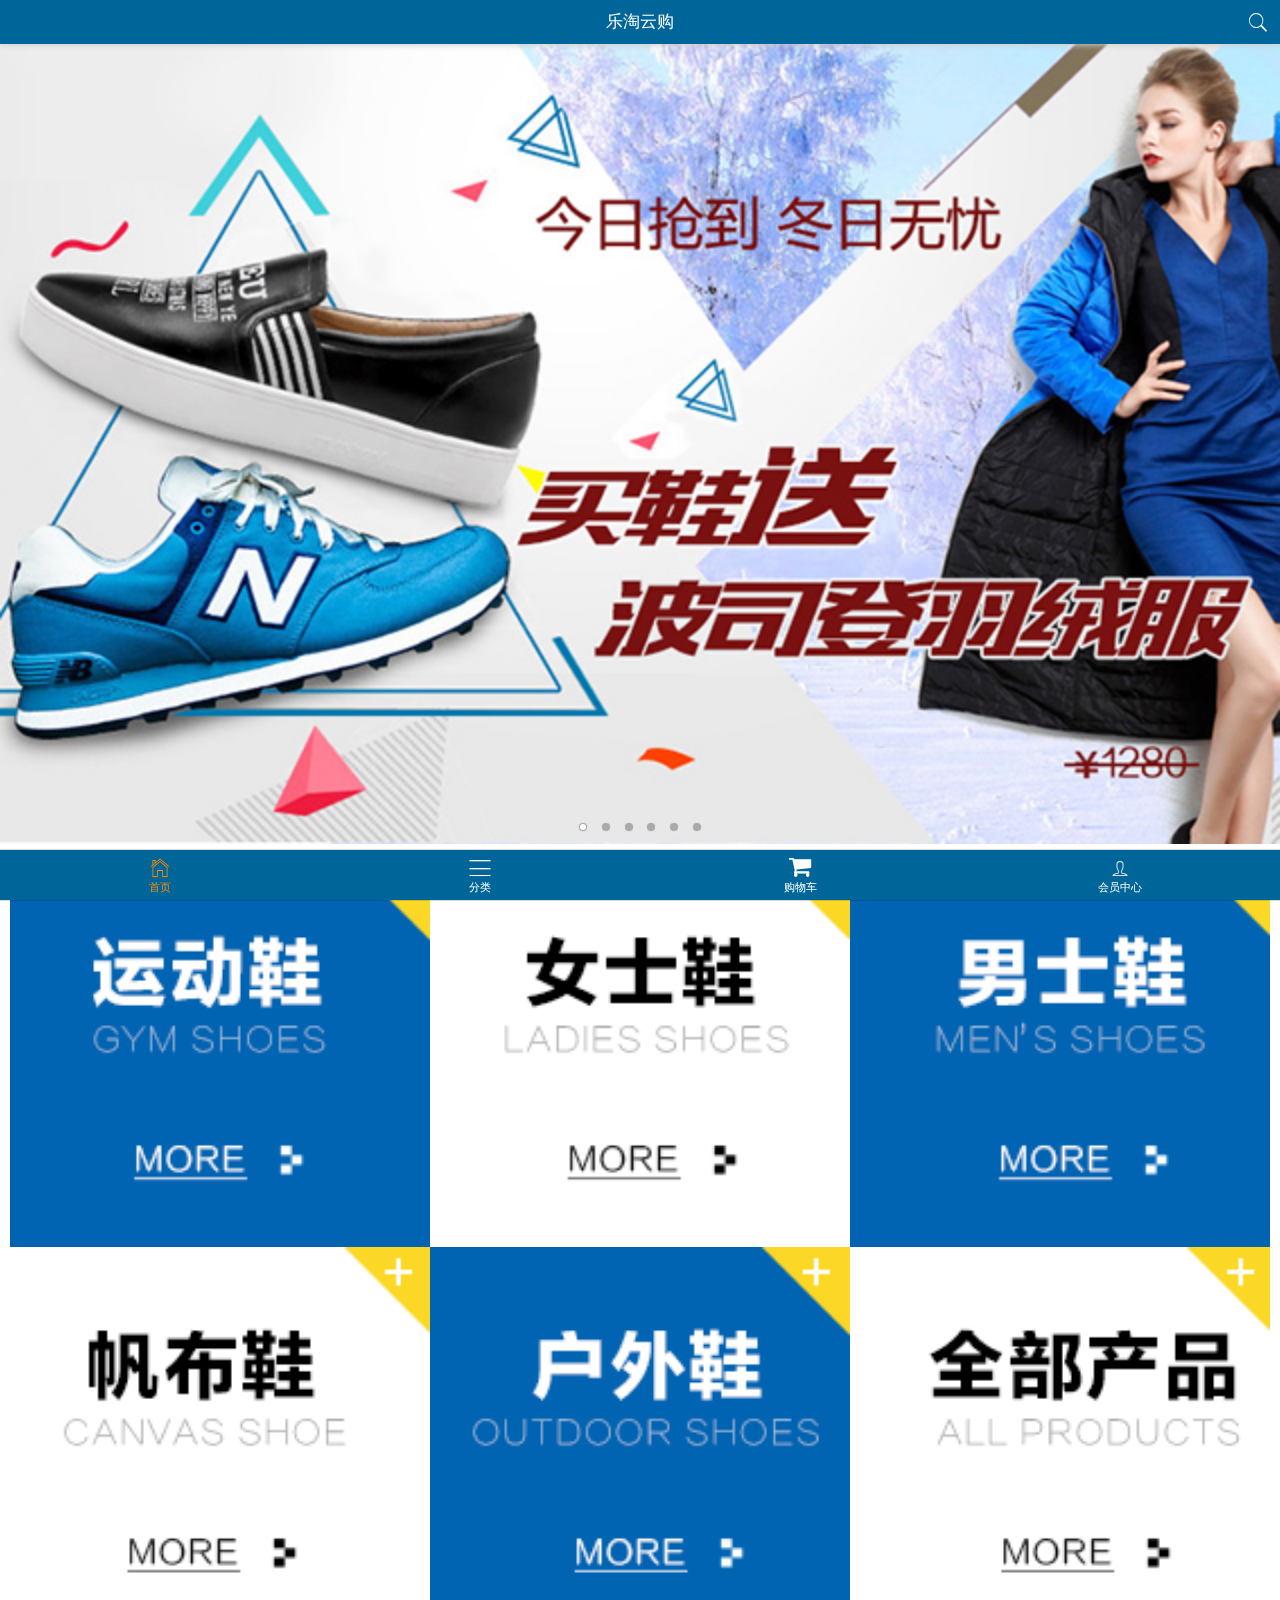
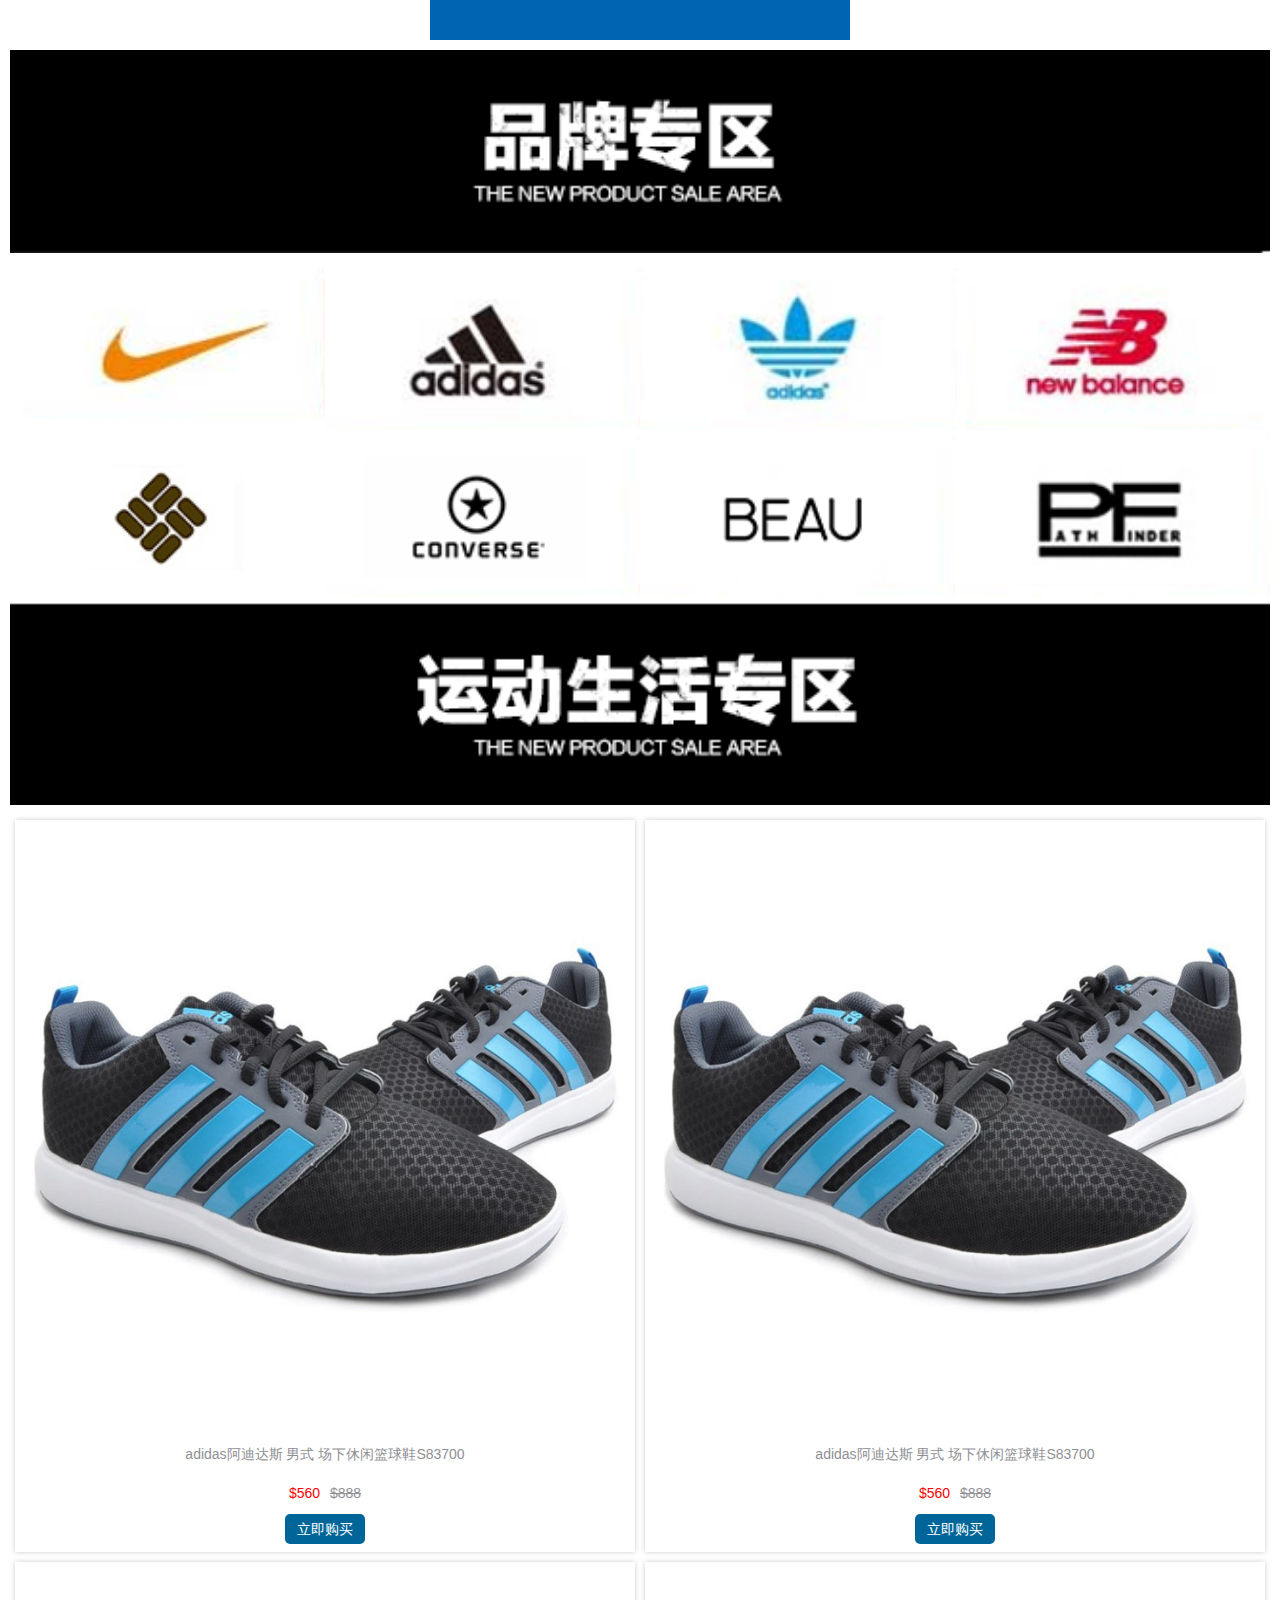
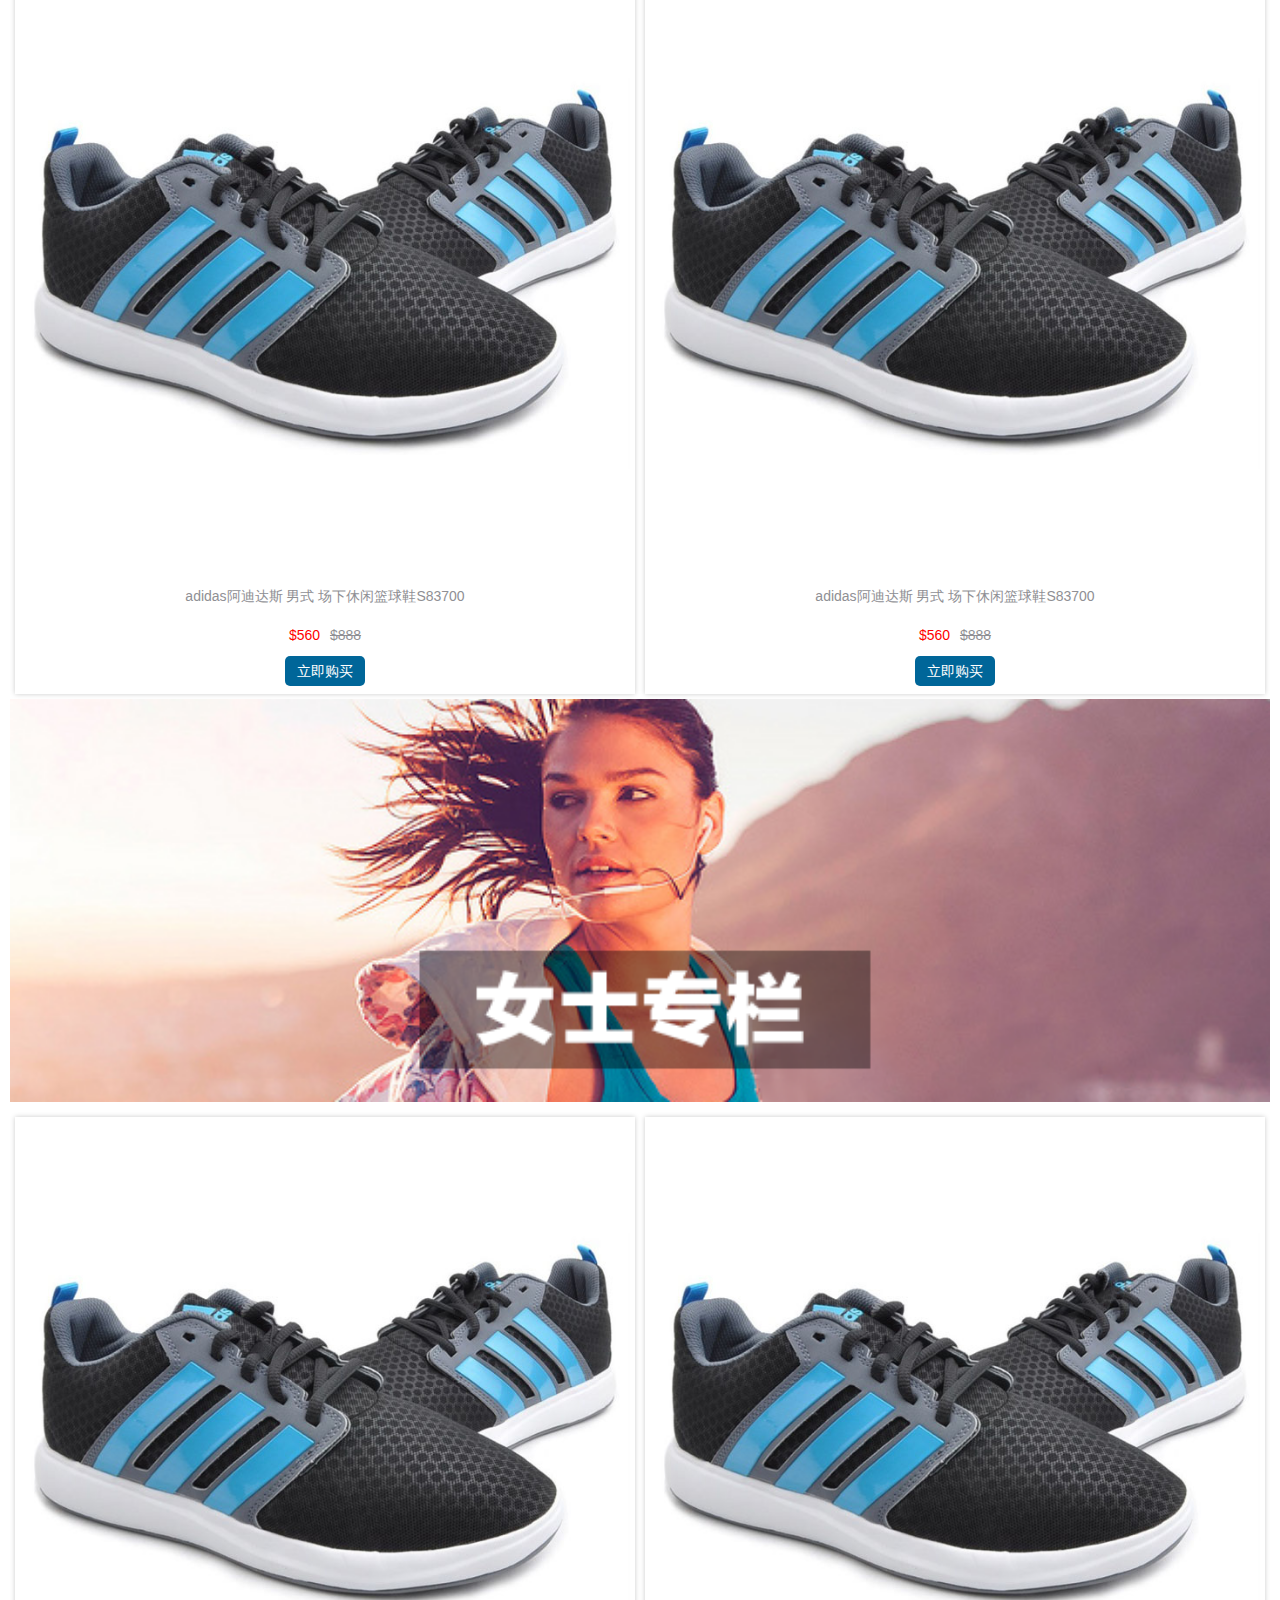
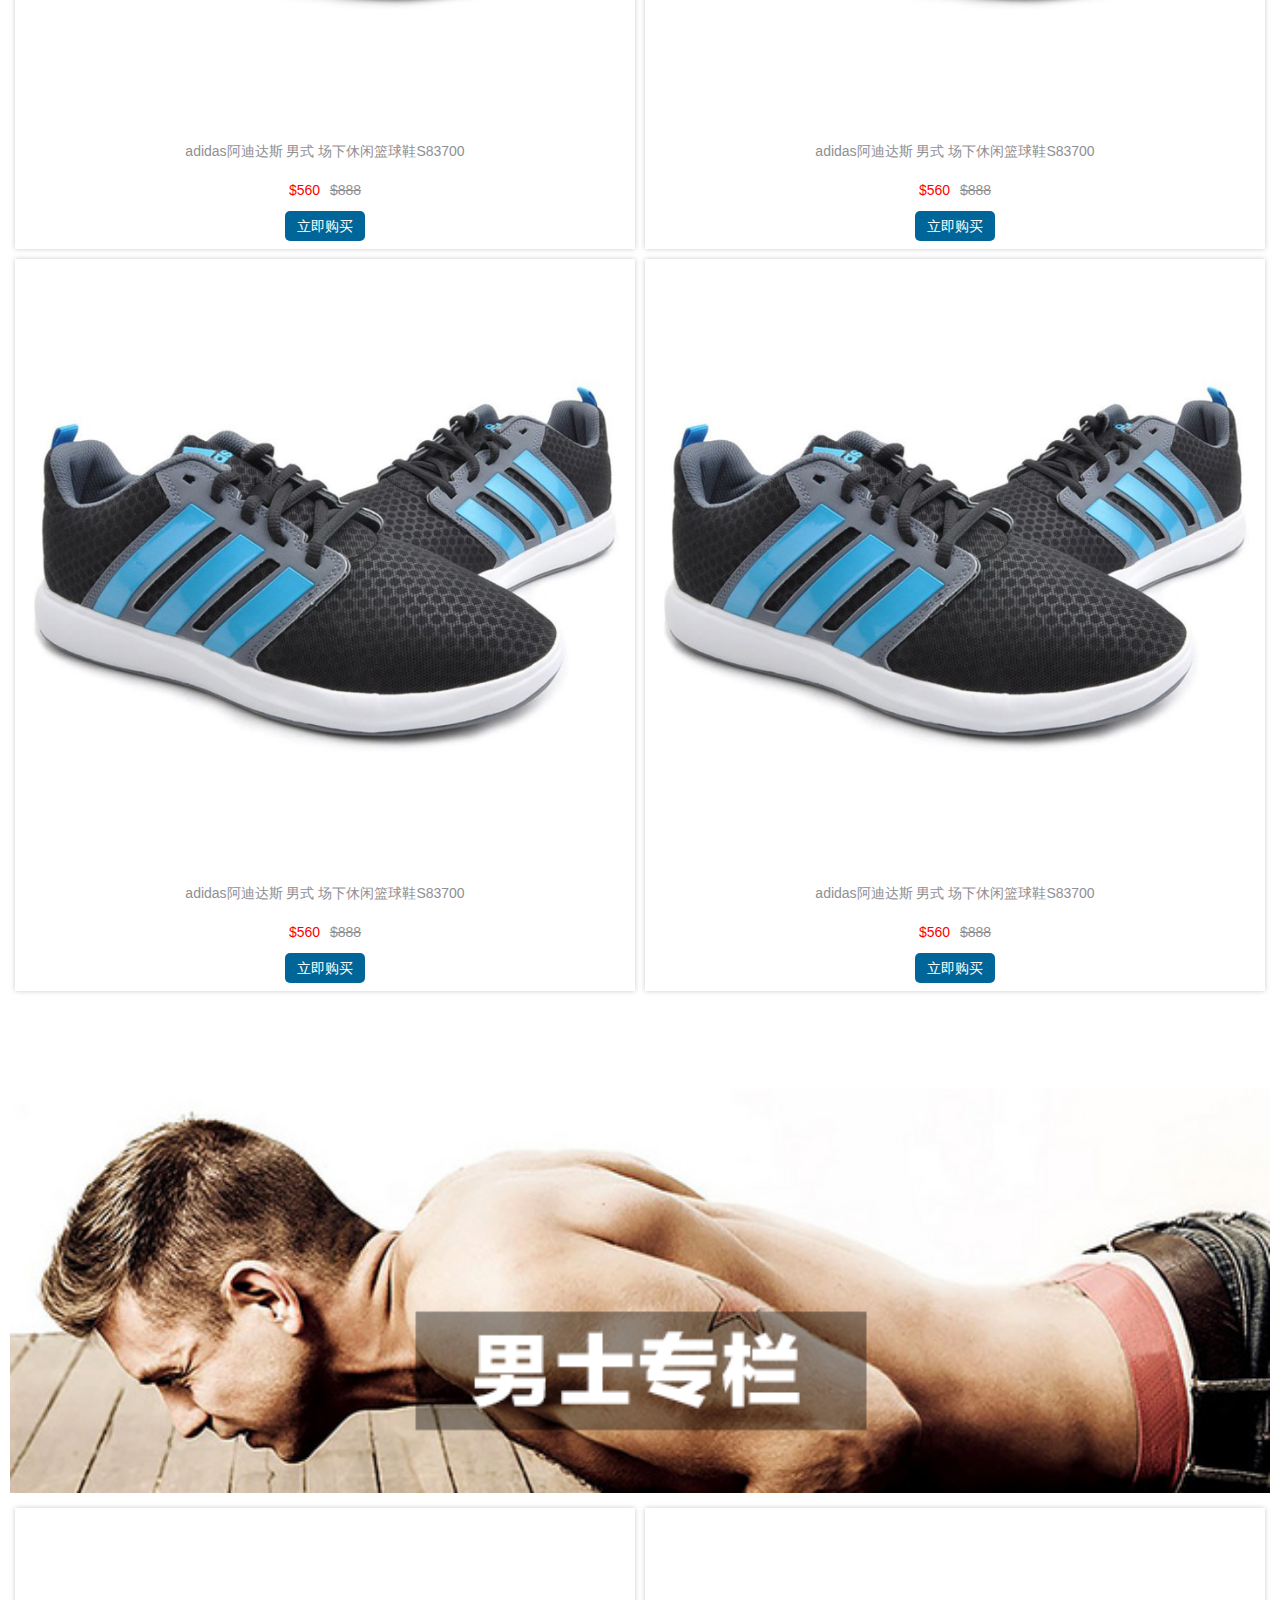
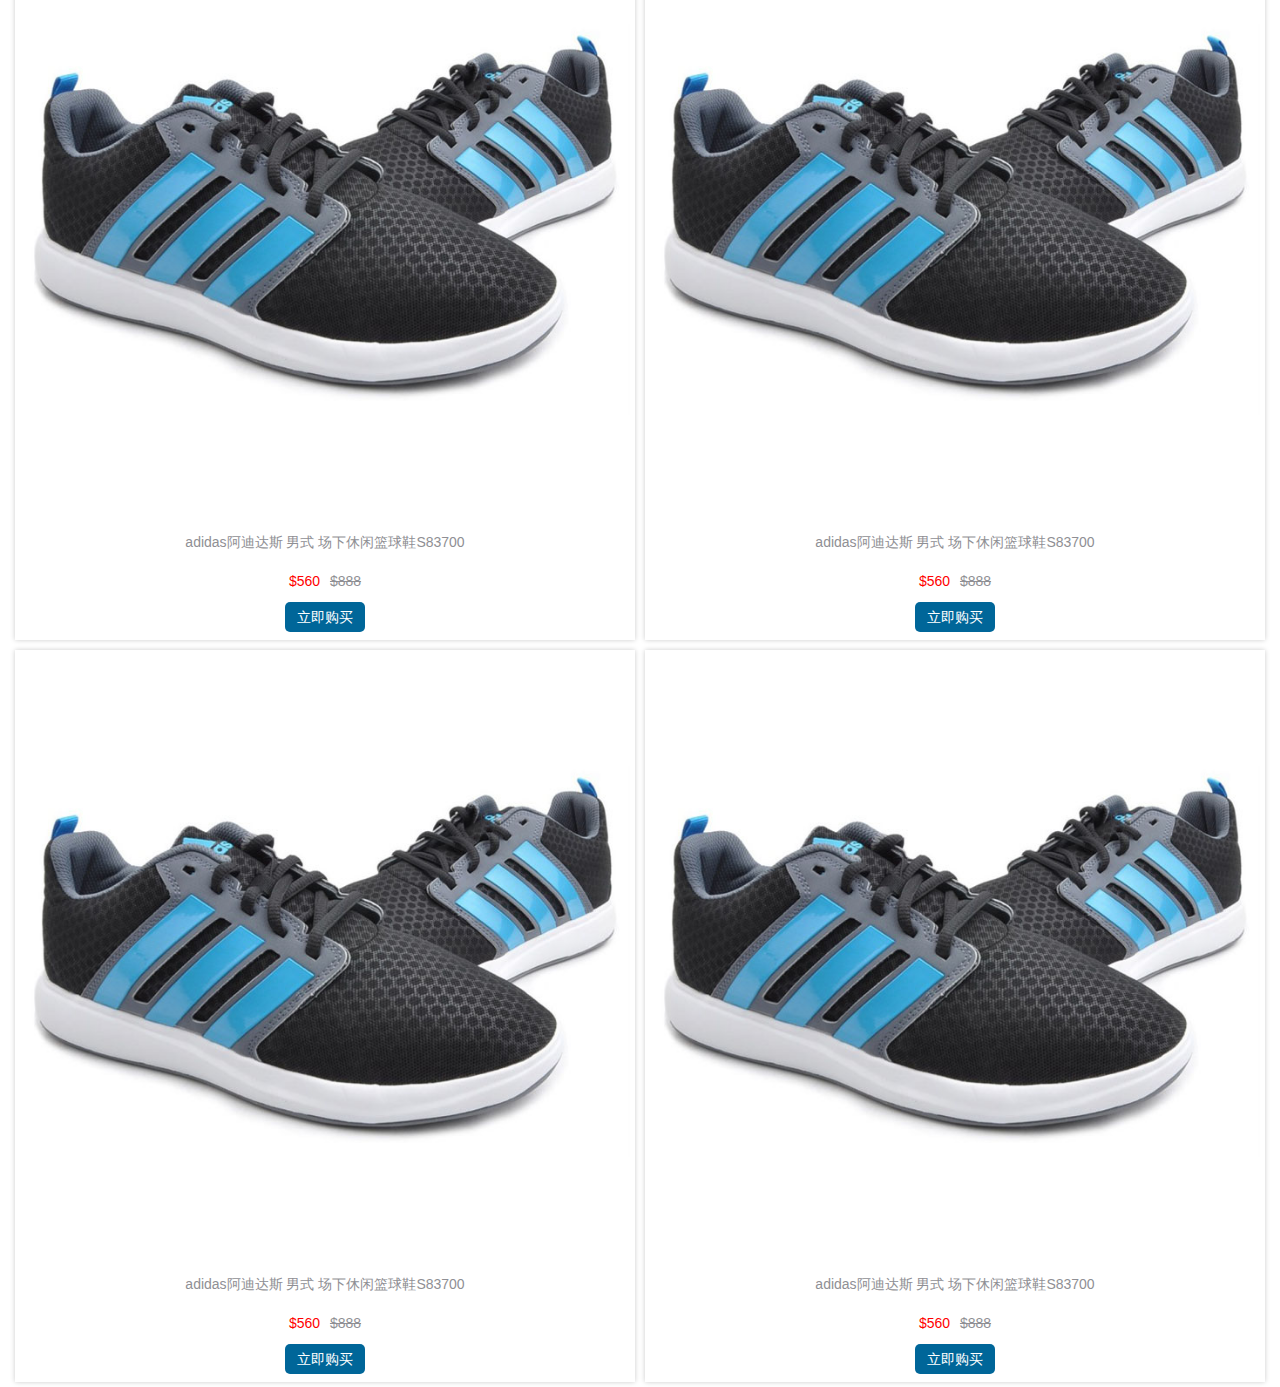
==== public/my/index.html @ 8ecb32b5 "公共样式 index首页完成" ====
<!DOCTYPE html>
<html lang="en">
<head>
    <meta charset="UTF-8">
    <title>Document</title>
    <meta name="viewport" content="width=device-width, user-scalable=no, initial-scale=1.0, maximum-scale=1.0, minimum-scale=1.0">
    <link rel="stylesheet" href="assets/mui/css/mui.min.css">
    <link rel="stylesheet" href="assets/fontAwesome/css/font-awesome.min.css">
    <link rel="stylesheet" href="css/base.css">
    <link rel="stylesheet" href="css/index.css">
    <script src="assets/mui/js/mui.min.js"></script>
</head>
<body>
<header class="mui-bar mui-bar-nav my-header">
    <h1 class="mui-title">乐淘云购</h1>
    <a class="mui-icon mui-icon-search mui-pull-right"></a>
</header>
<nav class="mui-bar mui-bar-tab my-footer">
    <a class="mui-tab-item mui-active" href="index.html">
        <span class="mui-icon mui-icon-home"></span>
        <span class="mui-tab-label">首页</span>
    </a>
    <a class="mui-tab-item" href="category.html">
        <span class="mui-icon mui-icon-bars"></span>
        <span class="mui-tab-label">分类</span>
    </a>
    <a class="mui-tab-item" href="cart.html">
        <span class="fa fa-shopping-cart mui-icon"></span>
        <span class="mui-tab-label">购物车</span>
    </a>
    <a class="mui-tab-item" href="user.html">
        <span class="mui-icon mui-icon-person"></span>
        <span class="mui-tab-label">会员中心</span>
    </a>
</nav>
<div class="mui-content">
    <!--轮播图 小圆点在组件链接里面拷贝html-->
    <div class="banner">
        <div class="mui-slider">
            <div class="mui-slider-group mui-slider-loop">
                <!--支持循环，需要重复图片节点-->
                <div class="mui-slider-item mui-slider-item-duplicate"><a href="#">
                    <img src="./images/banner6.png" /></a></div>
                <div class="mui-slider-item"><a href="#"><img src="./images/banner1.png" /></a></div>
                <div class="mui-slider-item"><a href="#"><img src="./images/banner2.png" /></a></div>
                <div class="mui-slider-item"><a href="#"><img src="./images/banner3.png" /></a></div>
                <div class="mui-slider-item"><a href="#"><img src="./images/banner4.png" /></a></div>
                <div class="mui-slider-item"><a href="#"><img src="./images/banner5.png" /></a></div>
                <div class="mui-slider-item"><a href="#"><img src="./images/banner6.png" /></a></div>
                <!--支持循环，需要重复图片节点-->
                <div class="mui-slider-item mui-slider-item-duplicate"><a href="#">
                    <img src="./images/banner1.png" /></a></div>
            </div>
            <div class="mui-slider-indicator">
                <div class="mui-indicator mui-active"></div>
                <div class="mui-indicator"></div>
                <div class="mui-indicator"></div>
                <div class="mui-indicator"></div>
                <div class="mui-indicator"></div>
                <div class="mui-indicator"></div>
            </div>
        </div>
    </div>
    <!--导航链接  mui-clearfix mui提供的清除附送-->
    <div class="nav-links mui-clearfix">
        <a href="javascript:;">
            <img src="./images/nav1.png" alt="">
        </a>
        <a href="javascript:;">
            <img src="./images/nav2.png" alt="">
        </a>
        <a href="javascript:;">
            <img src="./images/nav3.png" alt="">
        </a>
        <a href="javascript:;">
            <img src="./images/nav4.png" alt="">
        </a>
        <a href="javascript:;">
            <img src="./images/nav5.png" alt="">
        </a>
        <a href="javascript:;">
            <img src="./images/nav6.png" alt="">
        </a>
    </div>
    <!--品牌专区-->
    <div class="brand">
        <img src="./images/title0.png" alt="" class="title">
        <ul>
            <li>
                <a href="javascript:;">
                  <img src="./images/brand1.png" alt="">
                </a>
            </li>
            <li>
                <a href="javascript:;">
                    <img src="./images/brand2.png" alt="">
                </a>
            </li>
            <li>
                <a href="javascript:;">
                    <img src="./images/brand3.png" alt="">
                </a>
            </li>
            <li>
                <a href="javascript:;">
                    <img src="./images/brand4.png" alt="">
                </a>
            </li>
            <li>
                <a href="javascript:;">
                    <img src="./images/brand5.png" alt="">
                </a>
            </li>
            <li>
                <a href="javascript:;">
                    <img src="./images/brand6.png" alt="">
                </a>
            </li>
            <li>
                <a href="javascript:;">
                    <img src="./images/brand7.png" alt="">
                </a>
            </li>
            <li>
                <a href="javascript:;">
                    <img src="./images/brand8.png" alt="">
                </a>
            </li>
        </ul>
    </div>
    <!--运动生活专区-->
    <div class="product">
        <img src="./images/title1.png" alt="" class="title">
        <ul>
            <li>
                <a href="javascript:;">
                    <img src="./images/product.jpg" alt="">
                    <span class="name">
                        adidas阿迪达斯 男式 场下休闲篮球鞋S83700
                    </span>
                    <p>
                        <span>$560</span>
                        <span>$888</span>
                    </p>
                    <span class="buy-now">立即购买</span>
                </a>
            </li>
            <li>
                <a href="javascript::">
                    <img src="./images/product.jpg" alt="">
                    <span class="name">
                        adidas阿迪达斯 男式 场下休闲篮球鞋S83700
                    </span>
                    <p>
                        <span>$560</span>
                        <span>$888</span>
                    </p>
                    <span class="buy-now">立即购买</span>
                </a>
            </li>
            <li>
                <a href="javascript::">
                    <img src="./images/product.jpg" alt="">
                    <span class="name">
                        adidas阿迪达斯 男式 场下休闲篮球鞋S83700
                    </span>
                    <p>
                        <span>$560</span>
                        <span>$888</span>
                    </p>
                    <span class="buy-now">立即购买</span>
                </a>
            </li>
            <li>
                <a href="javascript::">
                    <img src="./images/product.jpg" alt="">
                    <span class="name">
                        adidas阿迪达斯 男式 场下休闲篮球鞋S83700
                    </span>
                    <p>
                        <span>$560</span>
                        <span>$888</span>
                    </p>
                    <span class="buy-now">立即购买</span>
                </a>
            </li>
        </ul>
    </div>
    <!--女士专栏-->
    <div class="product">
        <img src="./images/title2.png" alt="" class="title">
        <ul>
            <li>
                <a href="javascript:;">
                    <img src="./images/product.jpg" alt="">
                    <span class="name">
                        adidas阿迪达斯 男式 场下休闲篮球鞋S83700
                    </span>
                    <p>
                        <span>$560</span>
                        <span>$888</span>
                    </p>
                    <span class="buy-now">立即购买</span>
                </a>
            </li>
            <li>
                <a href="javascript::">
                    <img src="./images/product.jpg" alt="">
                    <span class="name">
                        adidas阿迪达斯 男式 场下休闲篮球鞋S83700
                    </span>
                    <p>
                        <span>$560</span>
                        <span>$888</span>
                    </p>
                    <span class="buy-now">立即购买</span>
                </a>
            </li>
            <li>
                <a href="javascript::">
                    <img src="./images/product.jpg" alt="">
                    <span class="name">
                        adidas阿迪达斯 男式 场下休闲篮球鞋S83700
                    </span>
                    <p>
                        <span>$560</span>
                        <span>$888</span>
                    </p>
                    <span class="buy-now">立即购买</span>
                </a>
            </li>
            <li>
                <a href="javascript::">
                    <img src="./images/product.jpg" alt="">
                    <span class="name">
                        adidas阿迪达斯 男式 场下休闲篮球鞋S83700
                    </span>
                    <p>
                        <span>$560</span>
                        <span>$888</span>
                    </p>
                    <span class="buy-now">立即购买</span>
                </a>
            </li>
        </ul>
    </div>
    <!--男士专栏-->
    <div class="product">
        <img src="./images/title3.png" alt="" class="title">
        <ul>
            <li>
                <a href="javascript:;">
                    <img src="./images/product.jpg" alt="">
                    <span class="name">
                        adidas阿迪达斯 男式 场下休闲篮球鞋S83700
                    </span>
                    <p>
                        <span>$560</span>
                        <span>$888</span>
                    </p>
                    <span class="buy-now">立即购买</span>
                </a>
            </li>
            <li>
                <a href="javascript::">
                    <img src="./images/product.jpg" alt="">
                    <span class="name">
                        adidas阿迪达斯 男式 场下休闲篮球鞋S83700
                    </span>
                    <p>
                        <span>$560</span>
                        <span>$888</span>
                    </p>
                    <span class="buy-now">立即购买</span>
                </a>
            </li>
            <li>
                <a href="javascript::">
                    <img src="./images/product.jpg" alt="">
                    <span class="name">
                        adidas阿迪达斯 男式 场下休闲篮球鞋S83700
                    </span>
                    <p>
                        <span>$560</span>
                        <span>$888</span>
                    </p>
                    <span class="buy-now">立即购买</span>
                </a>
            </li>
            <li>
                <a href="javascript::">
                    <img src="./images/product.jpg" alt="">
                    <span class="name">
                        adidas阿迪达斯 男式 场下休闲篮球鞋S83700
                    </span>
                    <p>
                        <span>$560</span>
                        <span>$888</span>
                    </p>
                    <span class="buy-now">立即购买</span>
                </a>
            </li>
        </ul>
    </div>
</div>



<script>
    var gallery = mui('.mui-slider');
    gallery.slider({
        interval:1000
    });
</script>
</body>
</html>
---- public/my/css/base.css ----
body,
.mui-content {
  background-color: #fff;
}
ul {
  margin: 0;
  list-style-type: none;
  padding: 0;
}
/*# sourceMappingURL=base.css.map */
---- public/my/css/index.css ----
.my-header {
  background-color: #006699;
}
.my-header > h1 {
  color: #fff;
}
.my-header > .mui-icon-search {
  color: #fff;
}
/*底部*/
.my-footer {
  background-color: #006699;
}
.my-footer > .mui-tab-item {
  color: #fff;
}
.my-footer > .mui-tab-item.mui-active {
  color: darkorange;
}
/*导航链接*/
.nav-links {
  padding: 10px;
}
.nav-links > a {
  float: left;
  width: 33.33%;
}
.nav-links > a > img {
  width: 100%;
  vertical-align: top;
}
/*品牌*/
.brand {
  padding: 0 10px;
}
.brand > .title {
  width: 100%;
}
.brand > ul {
  padding: 10px 0;
}
.brand > ul > li {
  width: 25%;
  float: left;
  overflow: hidden;
}
.brand > ul > li > a {
  width: 100%;
}
.brand > ul > li > a > img {
  width: 100%;
}
/*运动生活专区*/
.product {
  padding: 0 10px;
  width: 100%;
}
.product > .title {
  width: 100%;
}
.product > ul {
  padding: 5px 0;
}
.product > ul > li {
  width: 50%;
  float: left;
  padding: 5px;
}
.product > ul > li > a {
  display: block;
  padding: 5px;
  box-shadow: 0px 0px 5px #ccc;
}
.product > ul > li > a > img {
  width: 100%;
}
.product > ul > li > a > .name {
  display: block;
  font-size: 14px;
  text-align: center;
  color: #8f8f94;
  line-height: 18px;
  height: 38px;
  overflow: hidden;
  padding: 5px;
}
.product > ul > li > a > p {
  display: block;
  width: 100%;
  text-align: center;
  margin-top: 5px;
}
.product > ul > li > a > p > span:first-of-type {
  color: red;
  padding-right: 3px;
}
.product > ul > li > a > p > span:last-of-type {
  text-decoration: line-through;
  padding-left: 3px;
}
.product > ul > li > a > .buy-now {
  display: block;
  width: 80px;
  height: 30px;
  background-color: #006699;
  text-align: center;
  font-size: 14px;
  line-height: 30px;
  color: #fff;
  border-radius: 5px;
  margin: 0 auto 3px auto;
}
/*# sourceMappingURL=index.css.map */
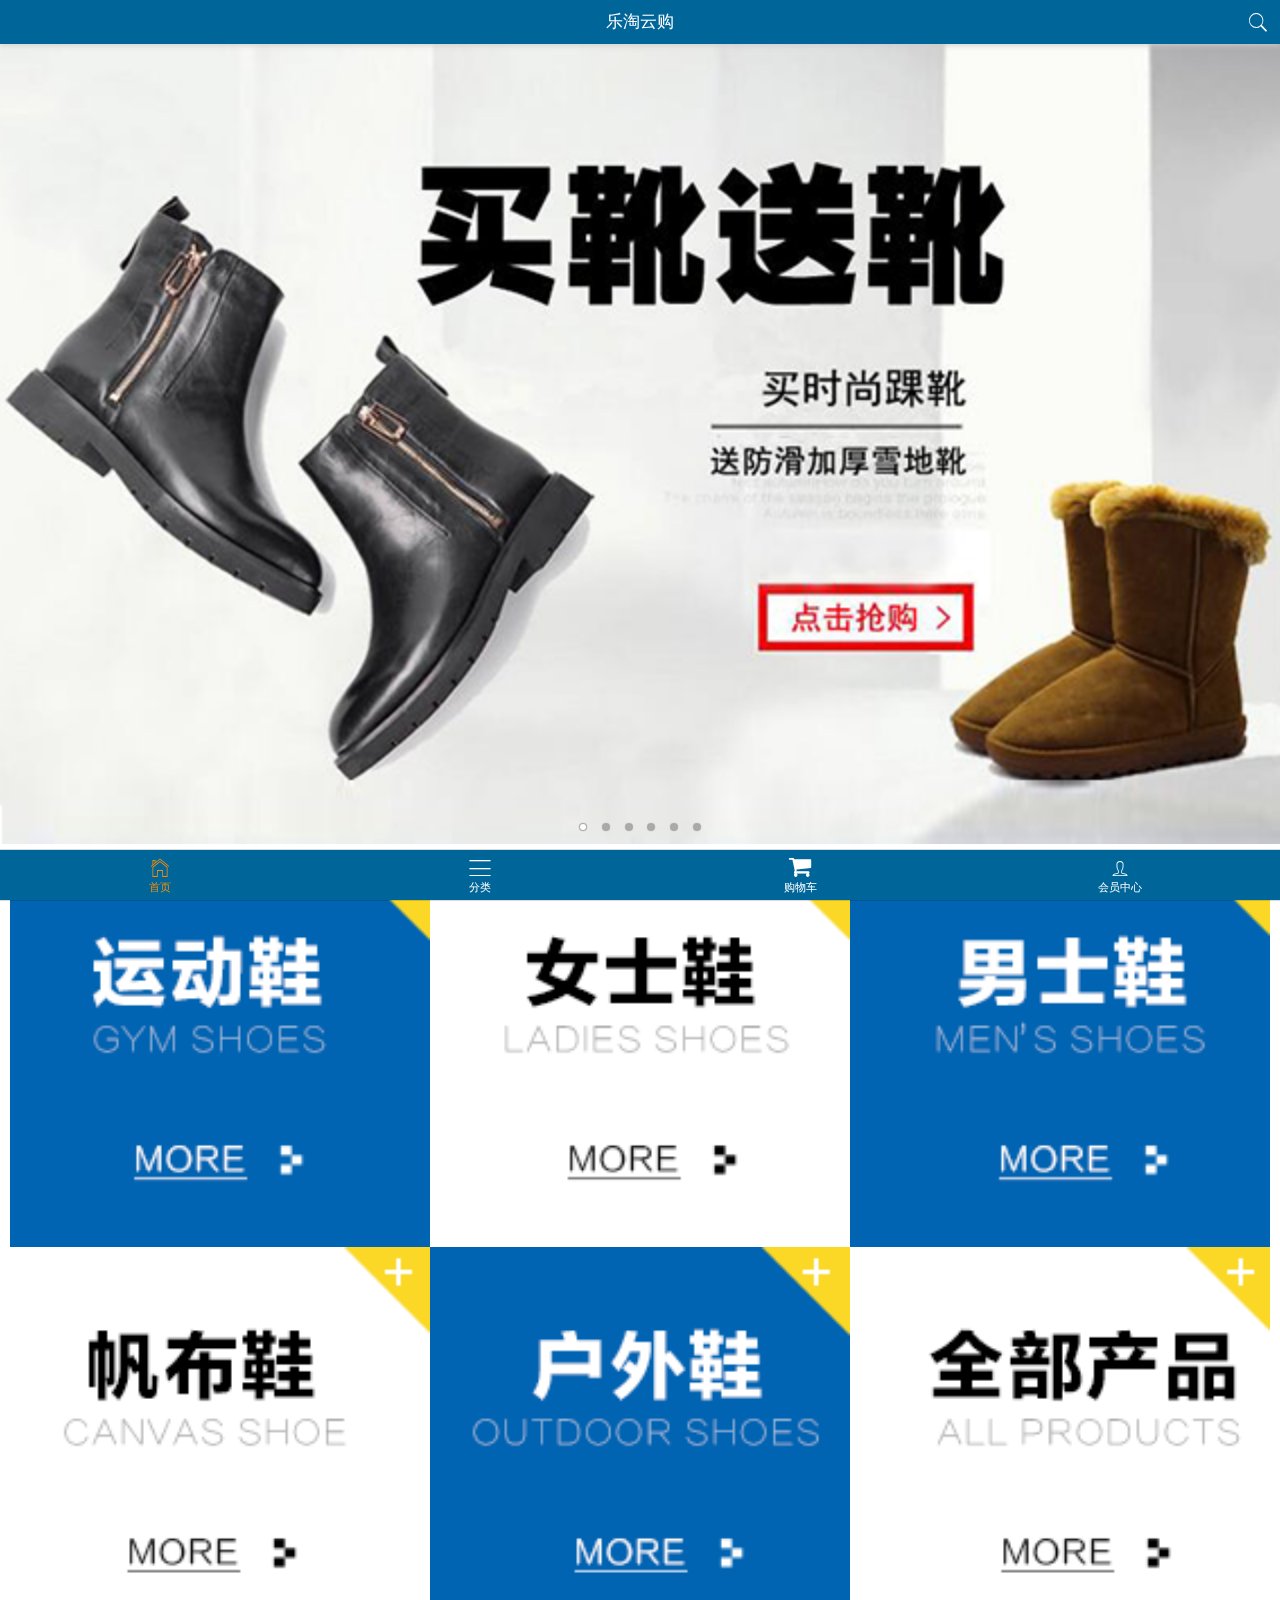
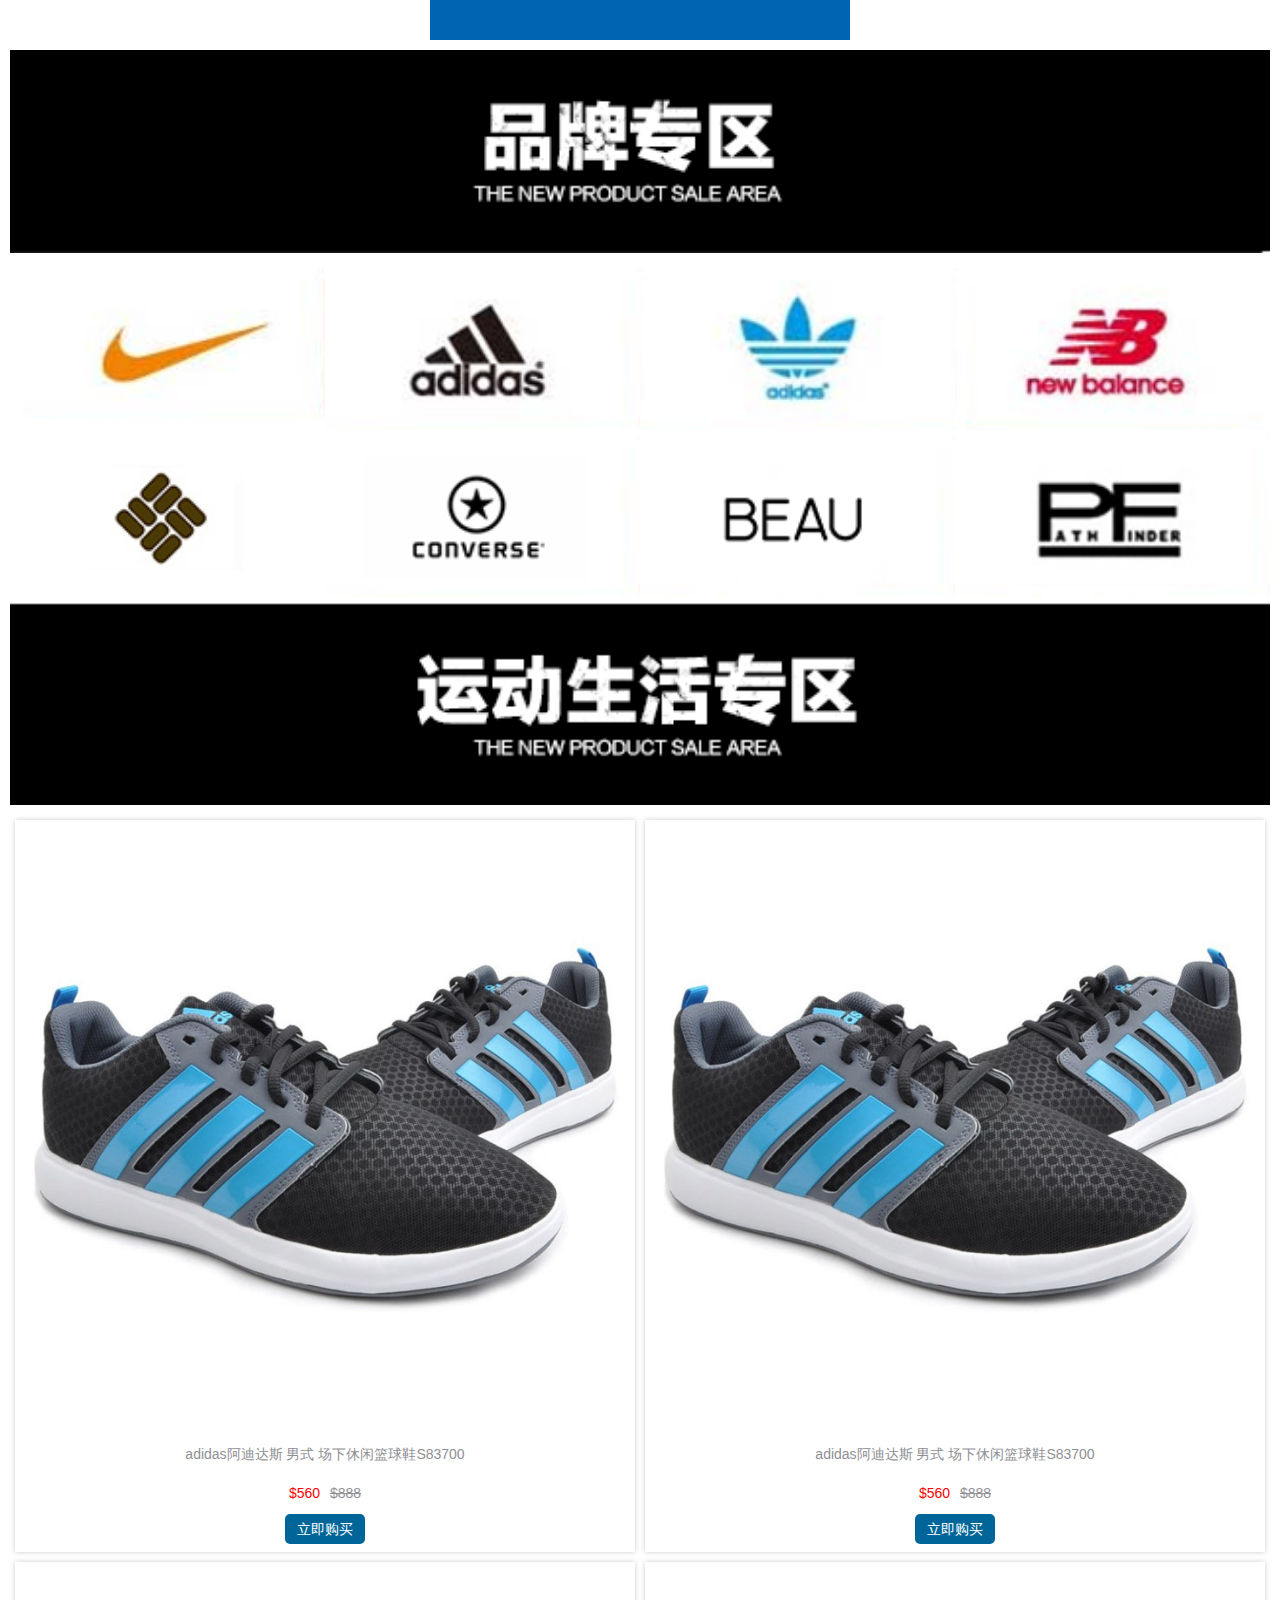
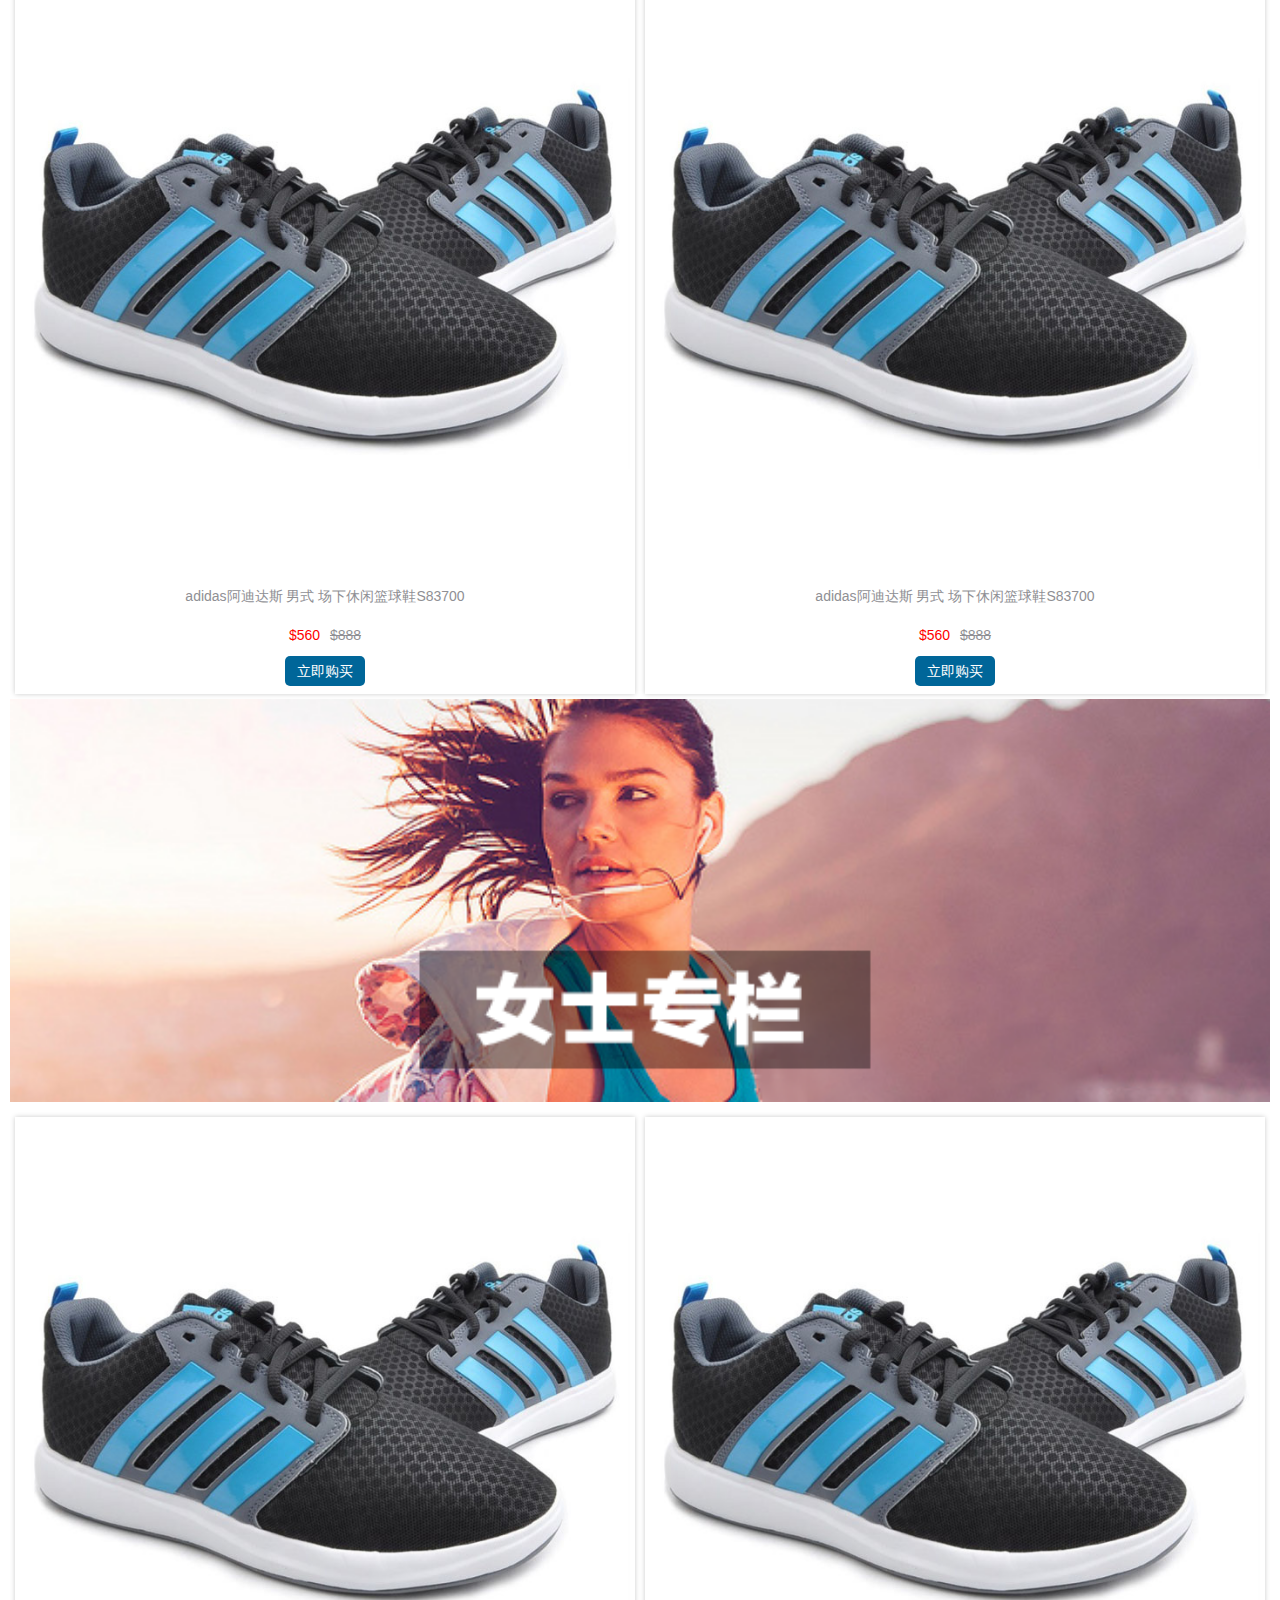
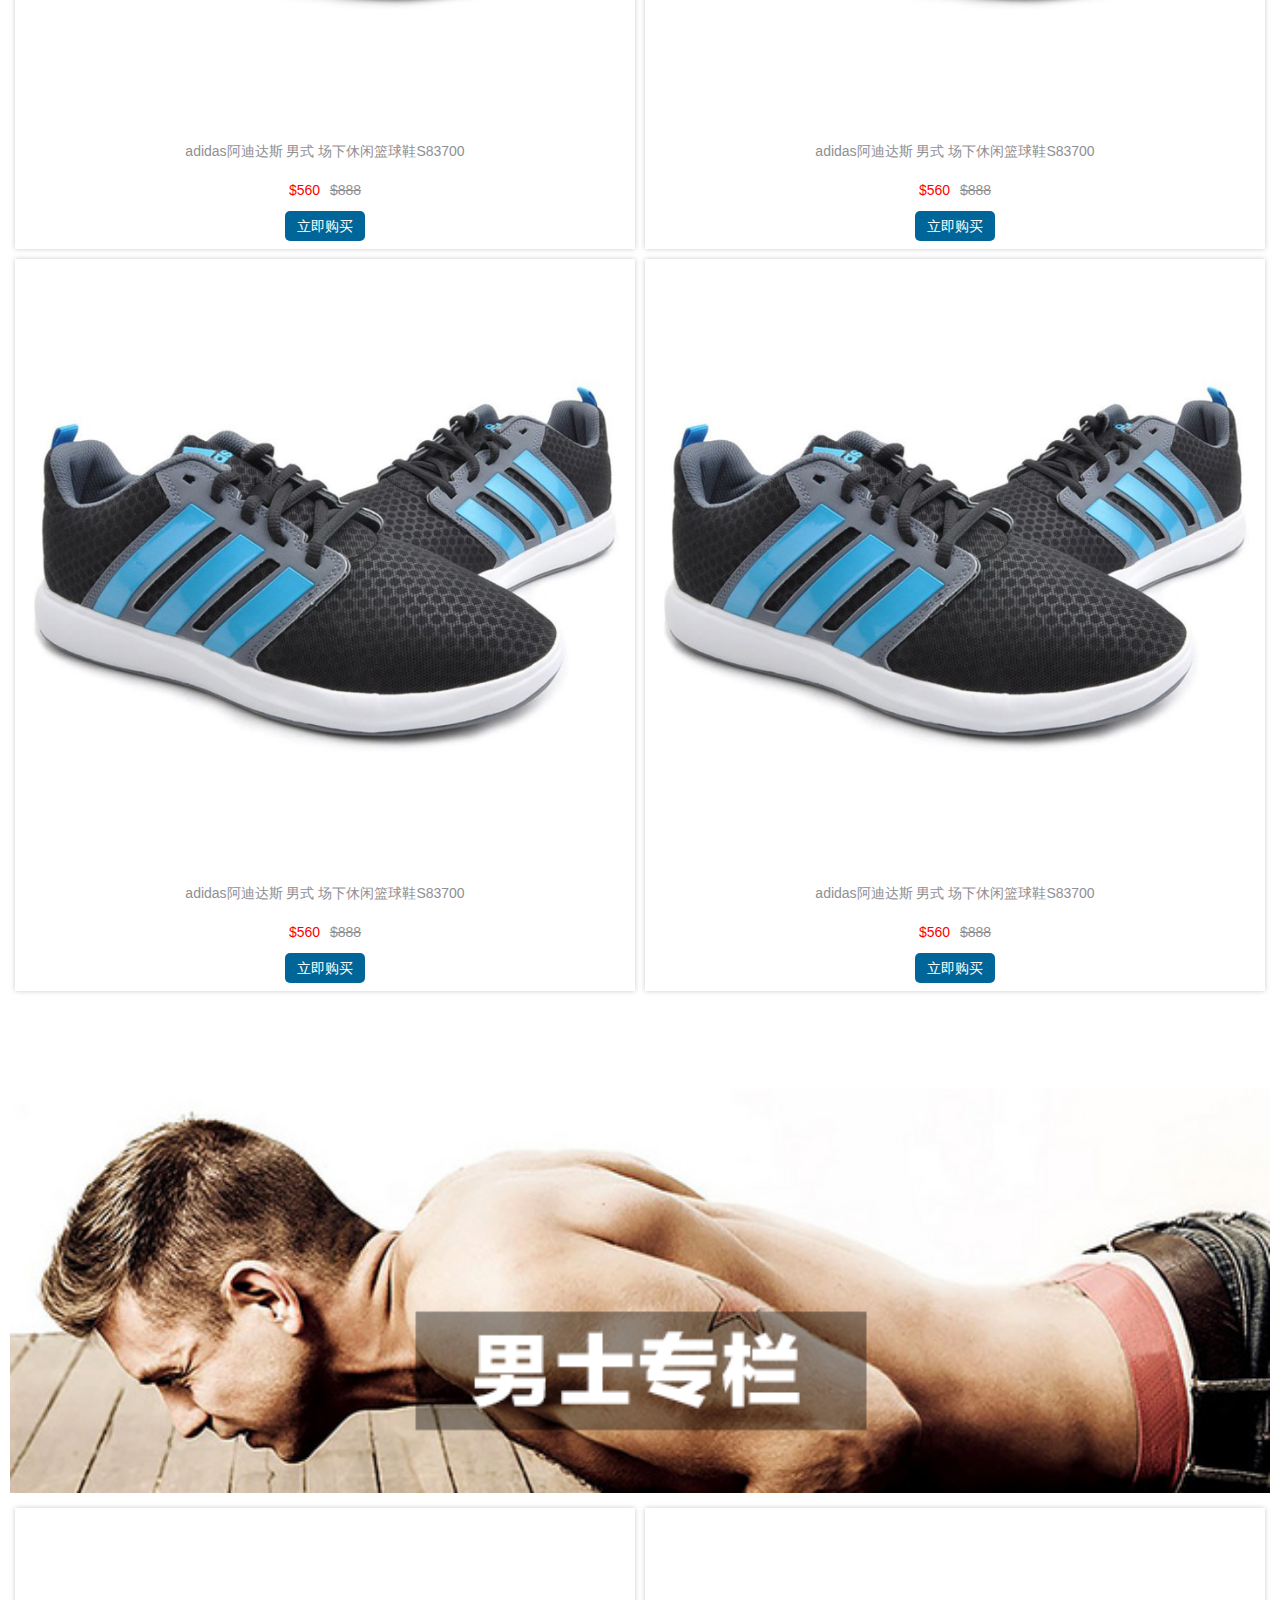
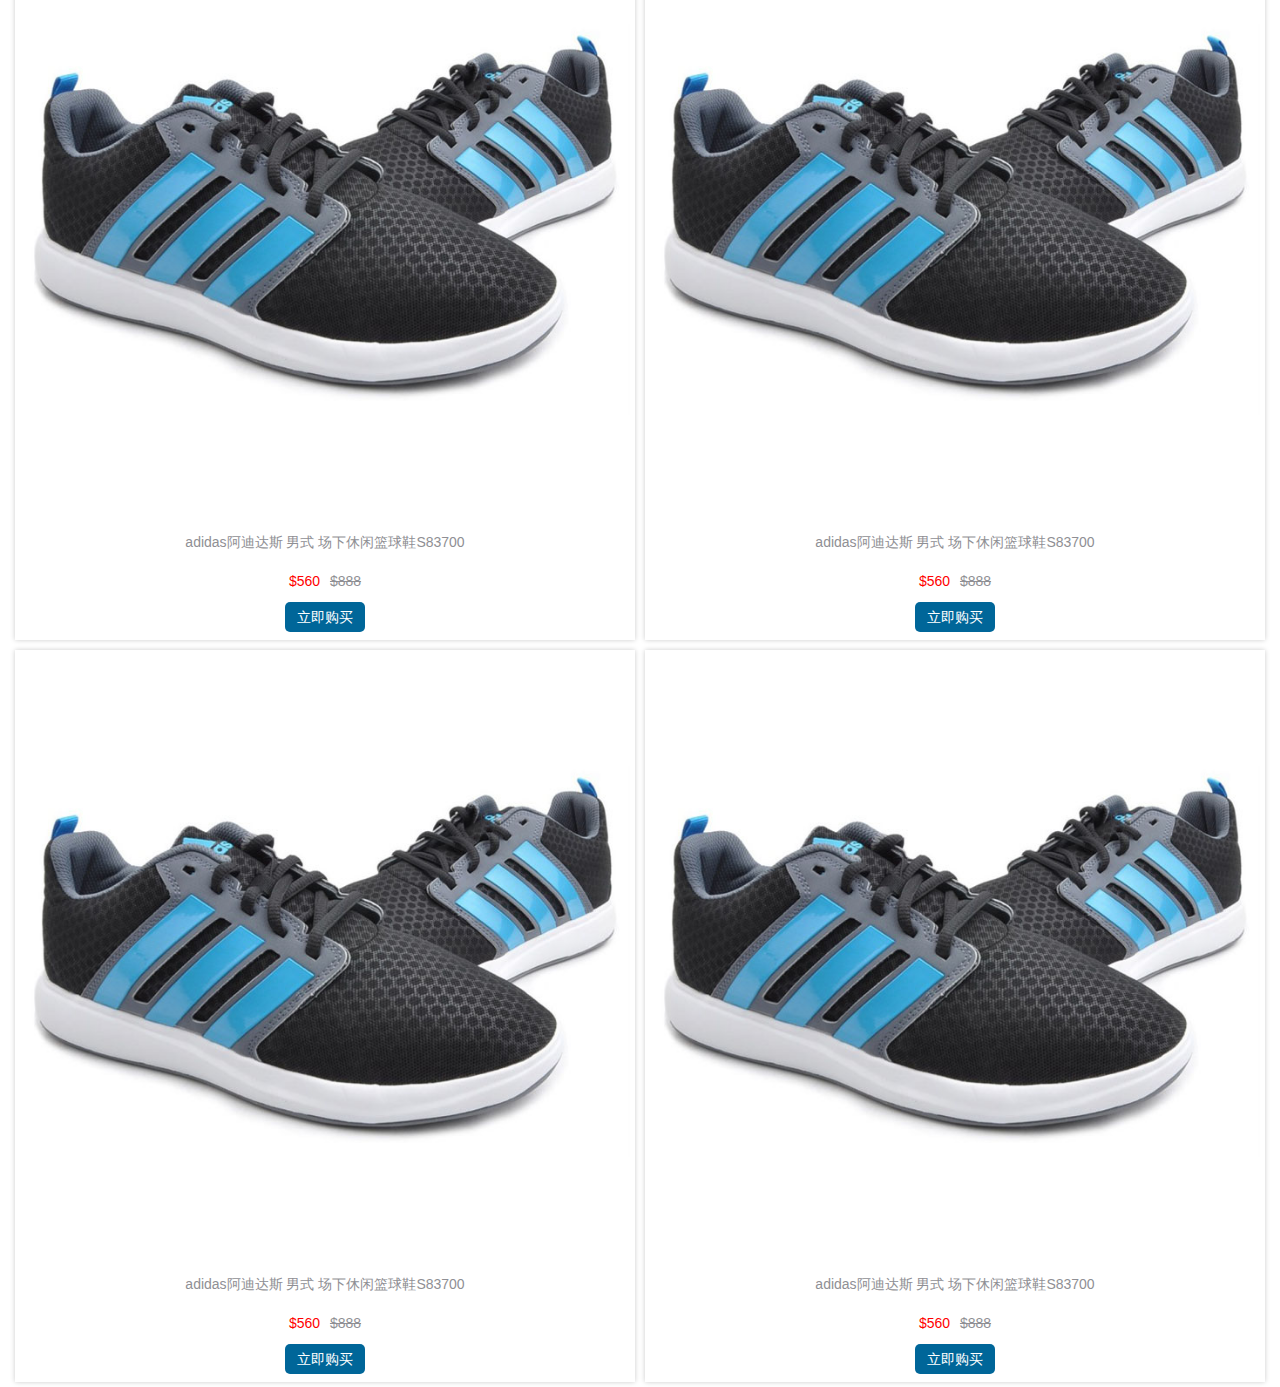
==== commit 49afb339: "category静态页面完成" ====
--- a/public/my/index.html
+++ b/public/my/index.html
@@ -146,33 +146,33 @@
                 </a>
             </li>
             <li>
-                <a href="javascript::">
-                    <img src="./images/product.jpg" alt="">
-                    <span class="name">
-                        adidas阿迪达斯 男式 场下休闲篮球鞋S83700
-                    </span>
-                    <p>
-                        <span>$560</span>
-                        <span>$888</span>
-                    </p>
-                    <span class="buy-now">立即购买</span>
-                </a>
-            </li>
-            <li>
-                <a href="javascript::">
-                    <img src="./images/product.jpg" alt="">
-                    <span class="name">
-                        adidas阿迪达斯 男式 场下休闲篮球鞋S83700
-                    </span>
-                    <p>
-                        <span>$560</span>
-                        <span>$888</span>
-                    </p>
-                    <span class="buy-now">立即购买</span>
-                </a>
-            </li>
-            <li>
-                <a href="javascript::">
+                <a href="javascript:;">
+                    <img src="./images/product.jpg" alt="">
+                    <span class="name">
+                        adidas阿迪达斯 男式 场下休闲篮球鞋S83700
+                    </span>
+                    <p>
+                        <span>$560</span>
+                        <span>$888</span>
+                    </p>
+                    <span class="buy-now">立即购买</span>
+                </a>
+            </li>
+            <li>
+                <a href="javascript::">
+                    <img src="./images/product.jpg" alt="">
+                    <span class="name">
+                        adidas阿迪达斯 男式 场下休闲篮球鞋S83700
+                    </span>
+                    <p>
+                        <span>$560</span>
+                        <span>$888</span>
+                    </p>
+                    <span class="buy-now">立即购买</span>
+                </a>
+            </li>
+            <li>
+                <a href="javascript:;">
                     <img src="./images/product.jpg" alt="">
                     <span class="name">
                         adidas阿迪达斯 男式 场下休闲篮球鞋S83700
--- a/public/my/css/base.css
+++ b/public/my/css/base.css
@@ -7,4 +7,27 @@
   list-style-type: none;
   padding: 0;
 }
+a {
+  color: #000;
+  text-decoration: none;
+}
+.my-header {
+  background-color: #006699;
+}
+.my-header > h1 {
+  color: #fff;
+}
+.my-header > .mui-icon-search {
+  color: #fff;
+}
+/*底部*/
+.my-footer {
+  background-color: #006699;
+}
+.my-footer > .mui-tab-item {
+  color: #fff;
+}
+.my-footer > .mui-tab-item.mui-active {
+  color: darkorange;
+}
 /*# sourceMappingURL=base.css.map */--- a/public/my/css/index.css
+++ b/public/my/css/index.css
@@ -1,22 +1,3 @@
-.my-header {
-  background-color: #006699;
-}
-.my-header > h1 {
-  color: #fff;
-}
-.my-header > .mui-icon-search {
-  color: #fff;
-}
-/*底部*/
-.my-footer {
-  background-color: #006699;
-}
-.my-footer > .mui-tab-item {
-  color: #fff;
-}
-.my-footer > .mui-tab-item.mui-active {
-  color: darkorange;
-}
 /*导航链接*/
 .nav-links {
   padding: 10px;
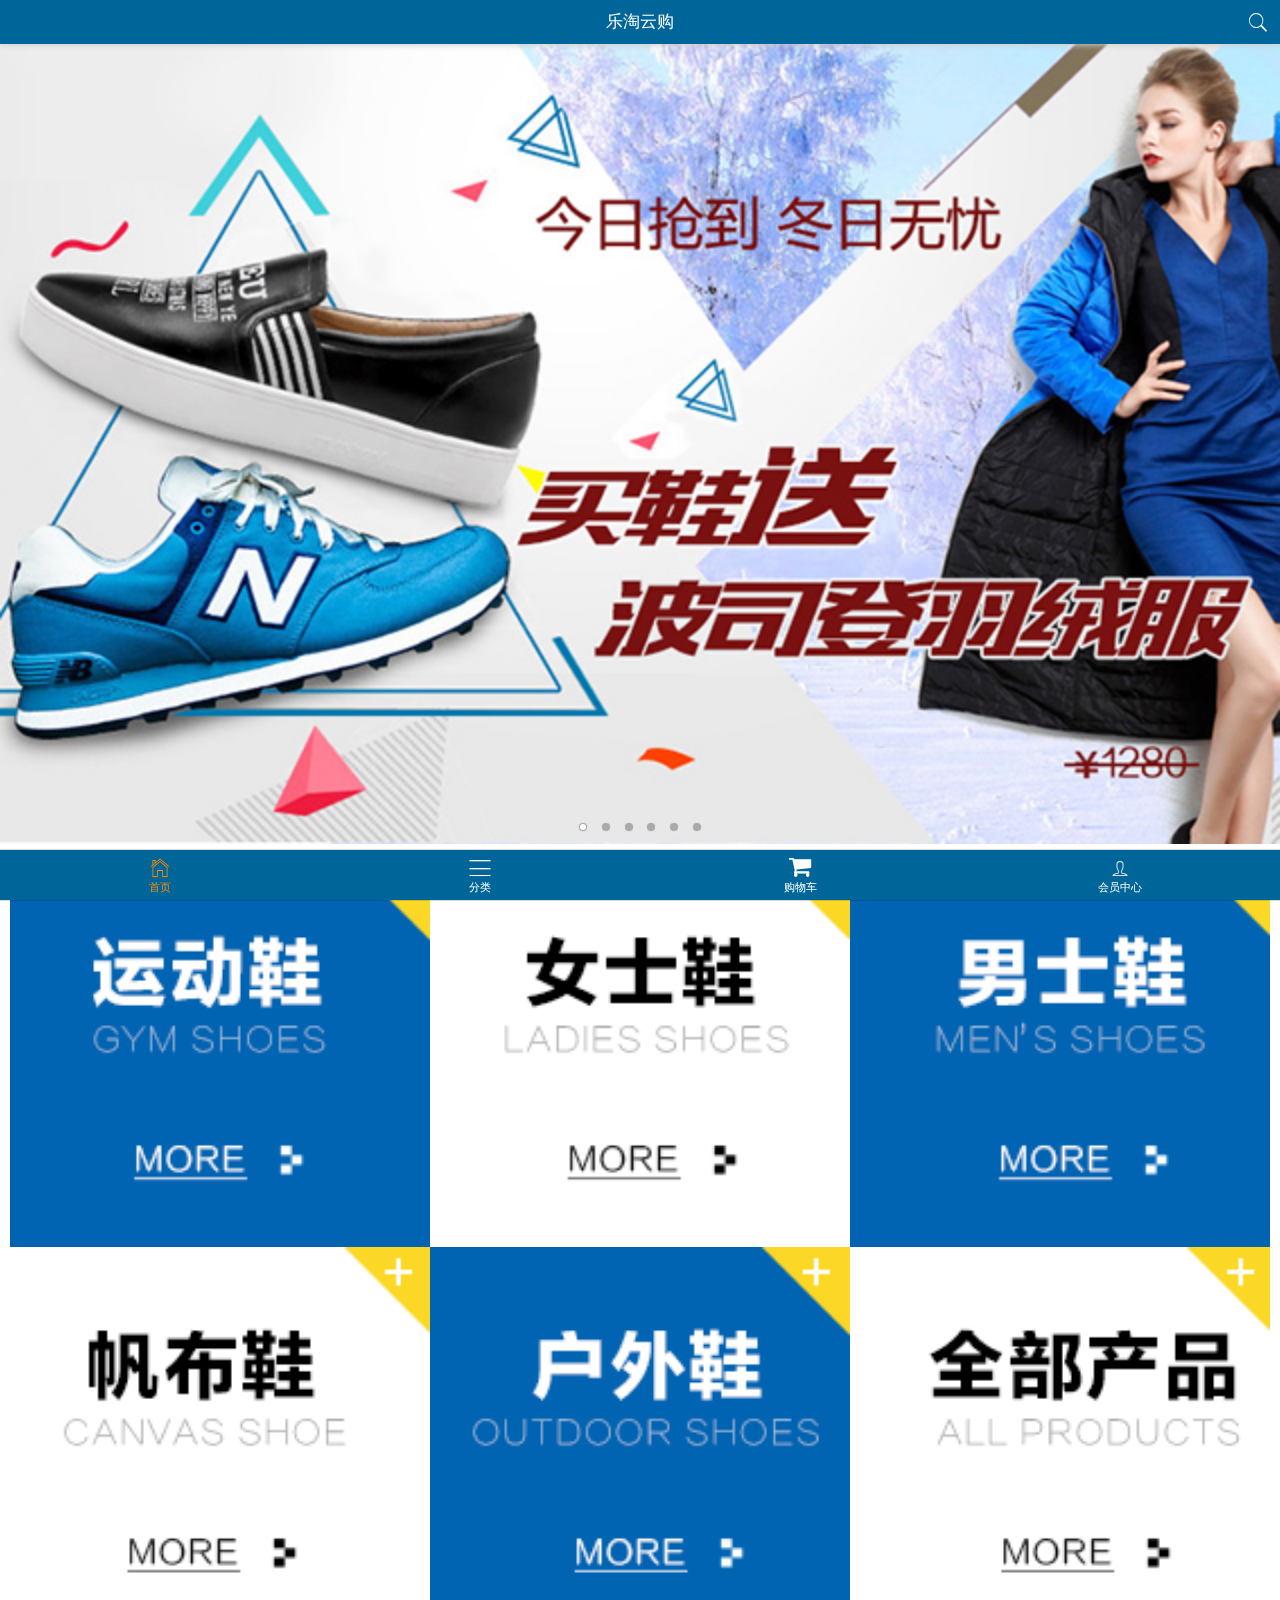
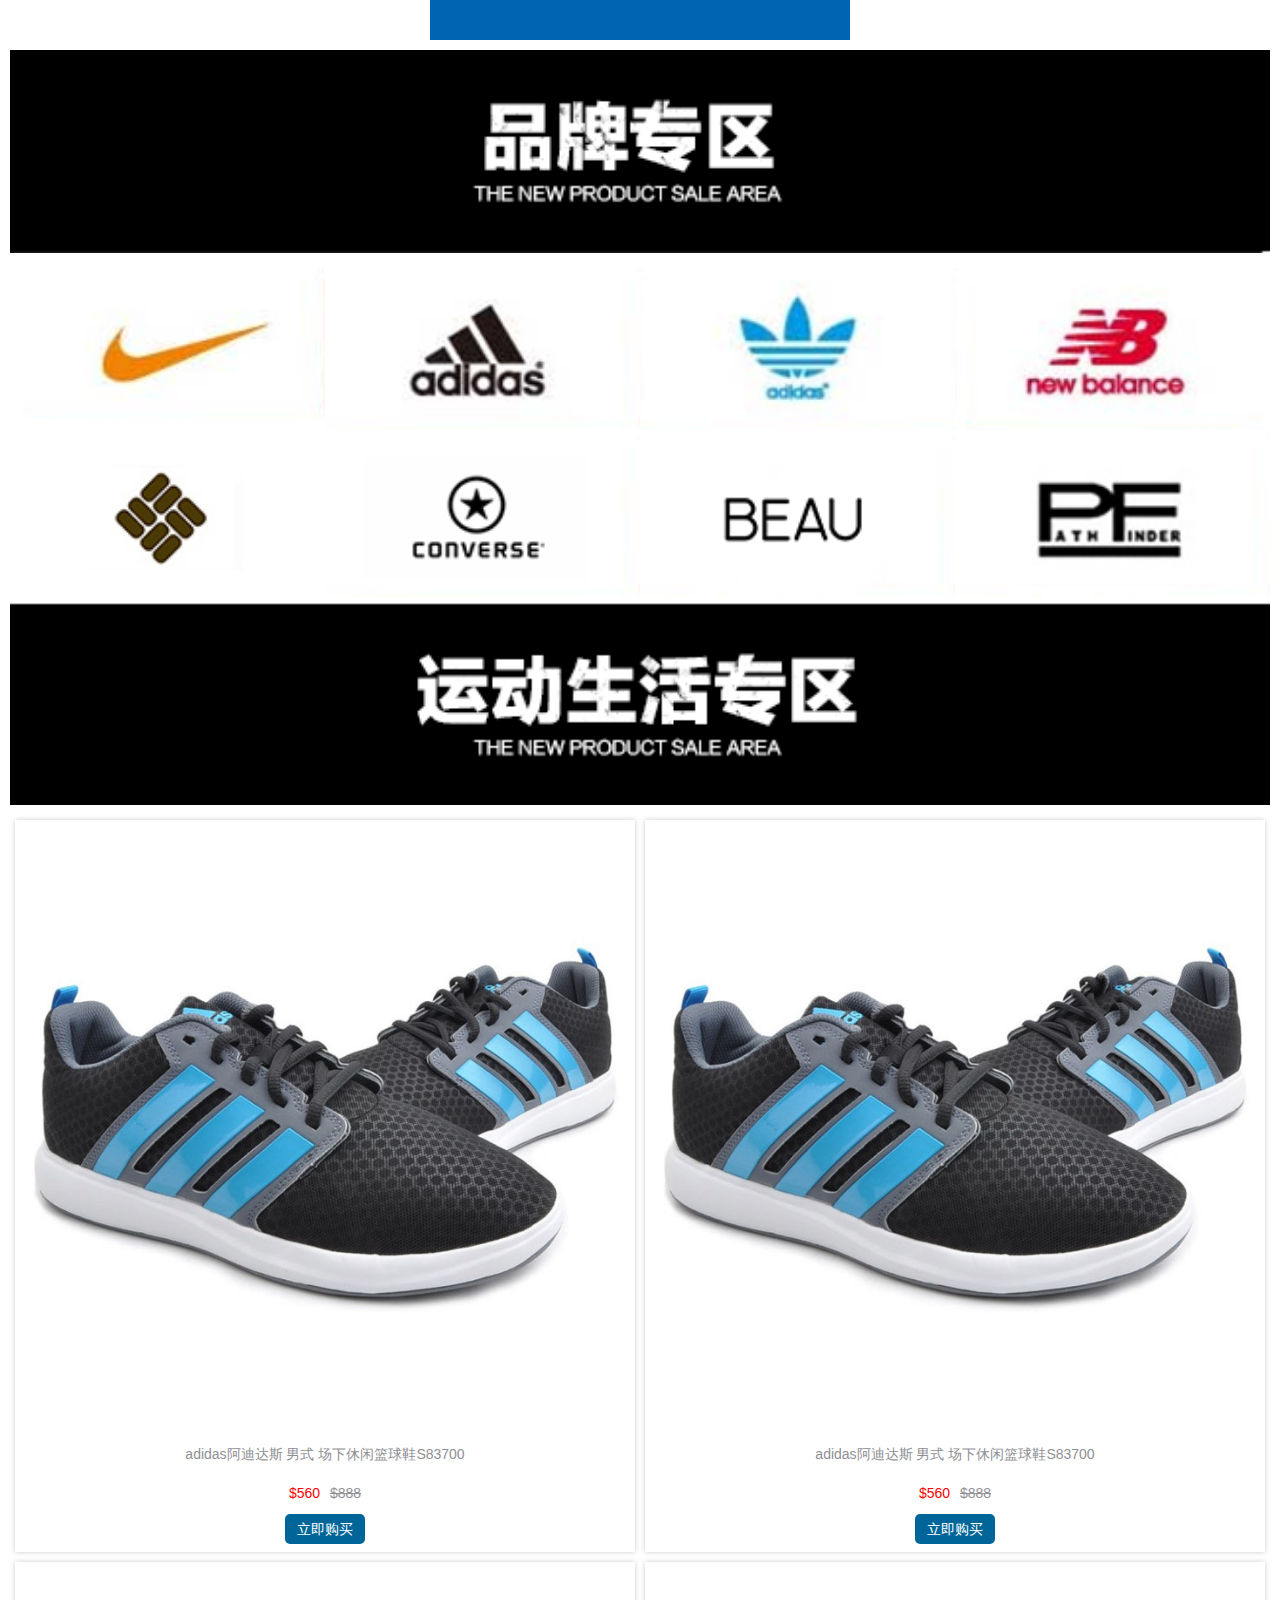
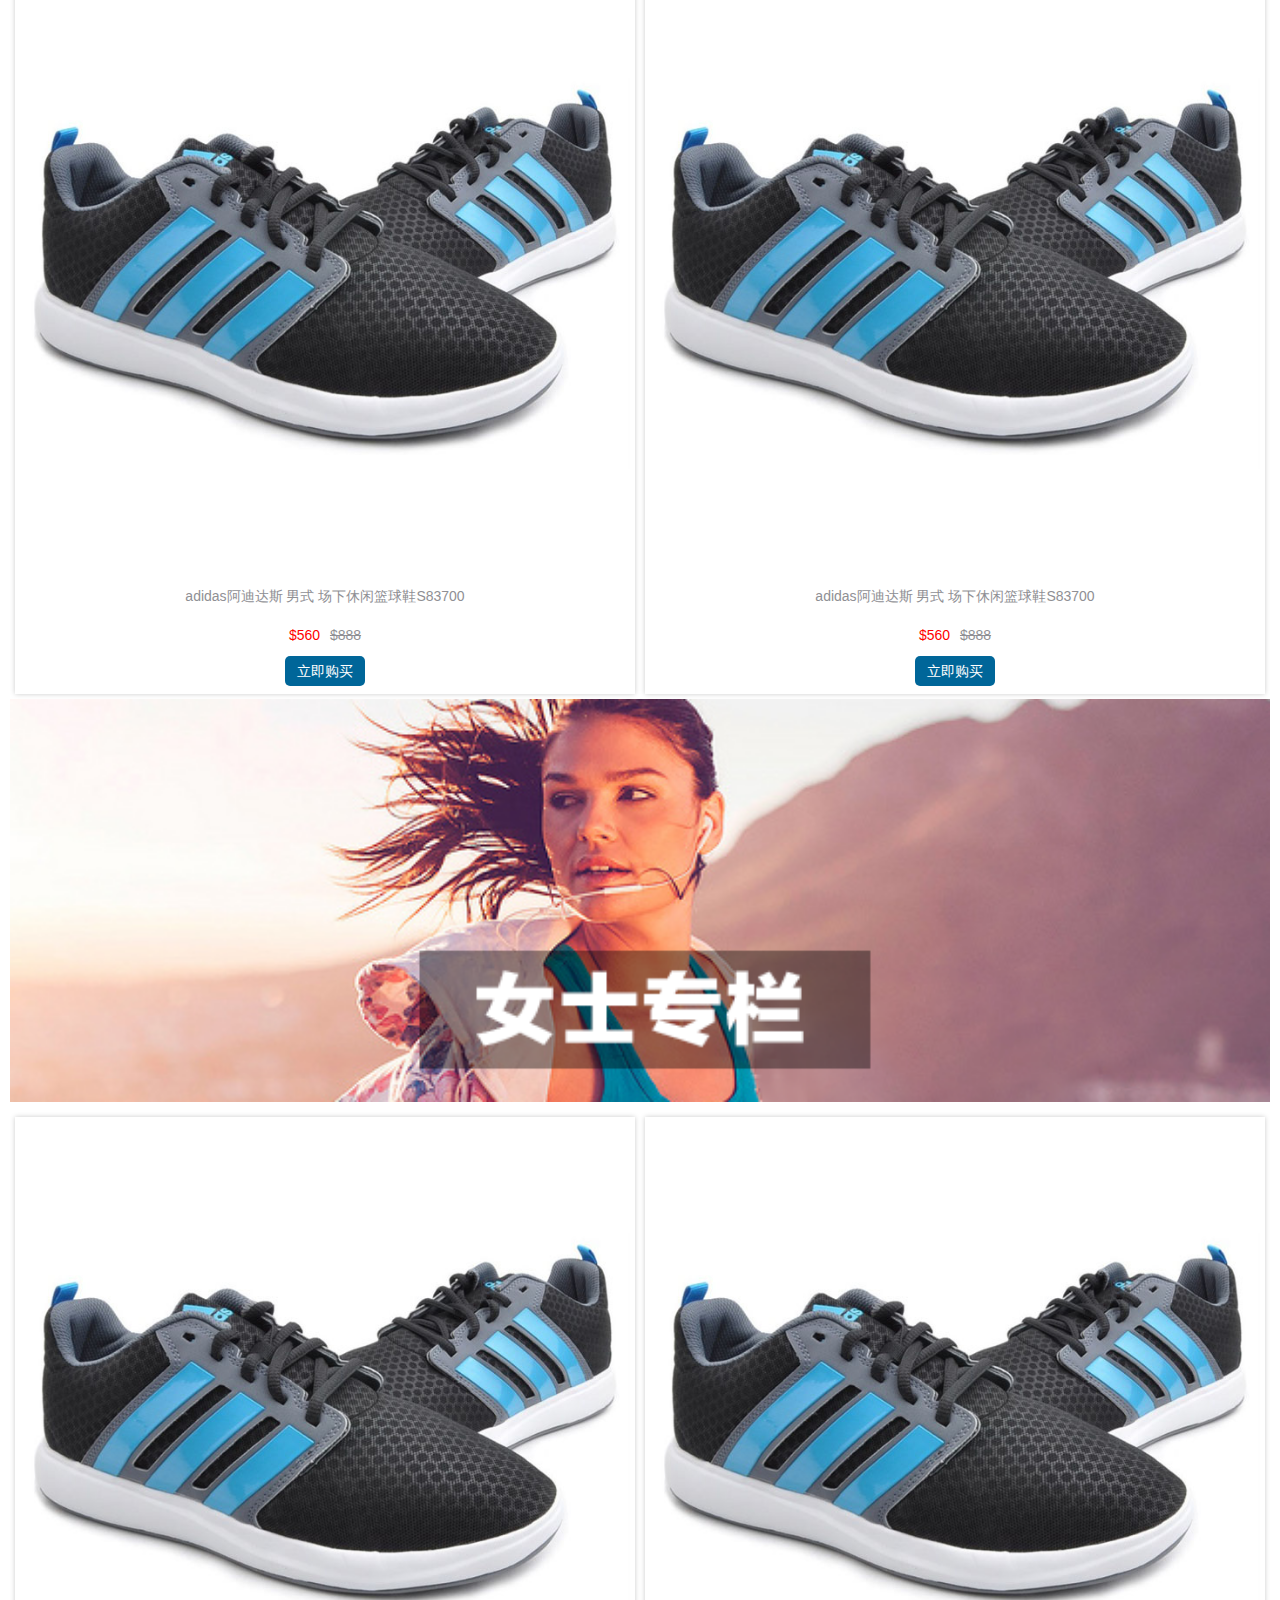
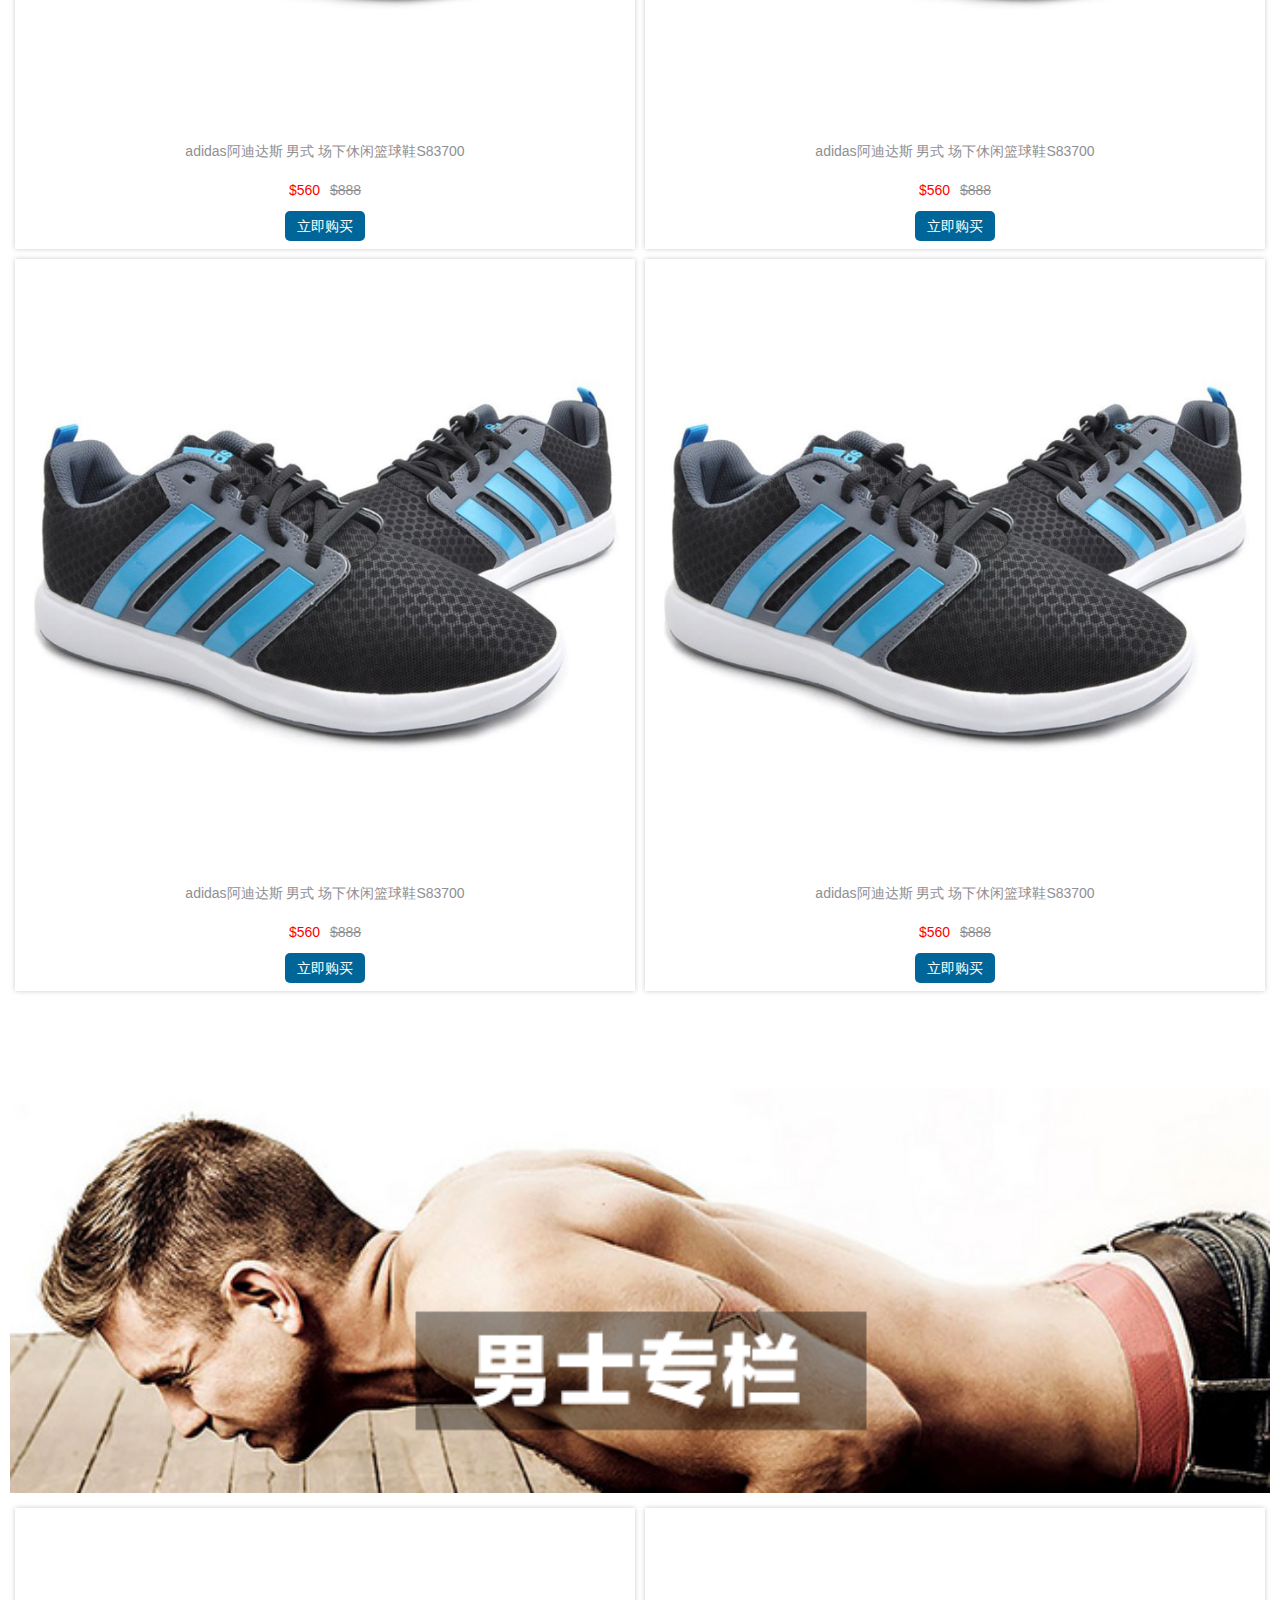
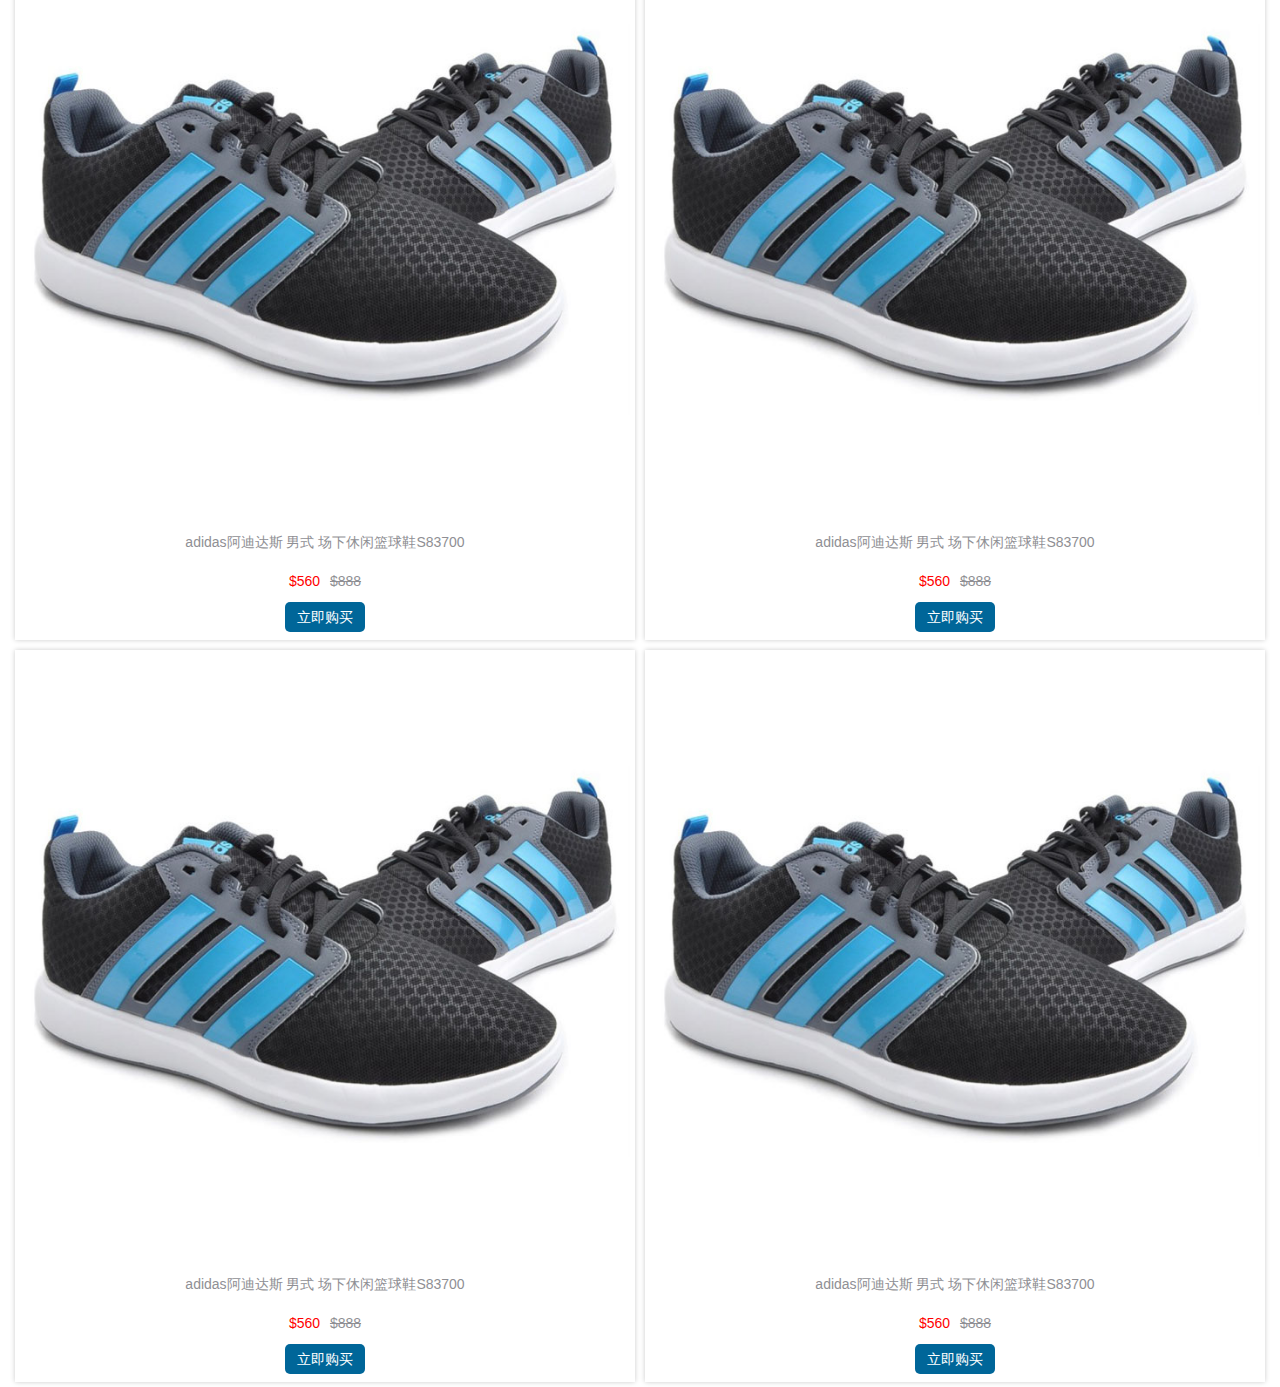
==== commit d3f338dd: "页面部分跳转实现" ====
--- a/public/my/index.html
+++ b/public/my/index.html
@@ -8,12 +8,14 @@
     <link rel="stylesheet" href="assets/fontAwesome/css/font-awesome.min.css">
     <link rel="stylesheet" href="css/base.css">
     <link rel="stylesheet" href="css/index.css">
+    <script src="assets/zepto/zepto.min.js"></script>
+    <script src="js/public.js"></script>
     <script src="assets/mui/js/mui.min.js"></script>
 </head>
 <body>
 <header class="mui-bar mui-bar-nav my-header">
     <h1 class="mui-title">乐淘云购</h1>
-    <a class="mui-icon mui-icon-search mui-pull-right"></a>
+    <a  href="search.html" class="mui-icon mui-icon-search mui-pull-right"></a>
 </header>
 <nav class="mui-bar mui-bar-tab my-footer">
     <a class="mui-tab-item mui-active" href="index.html">
